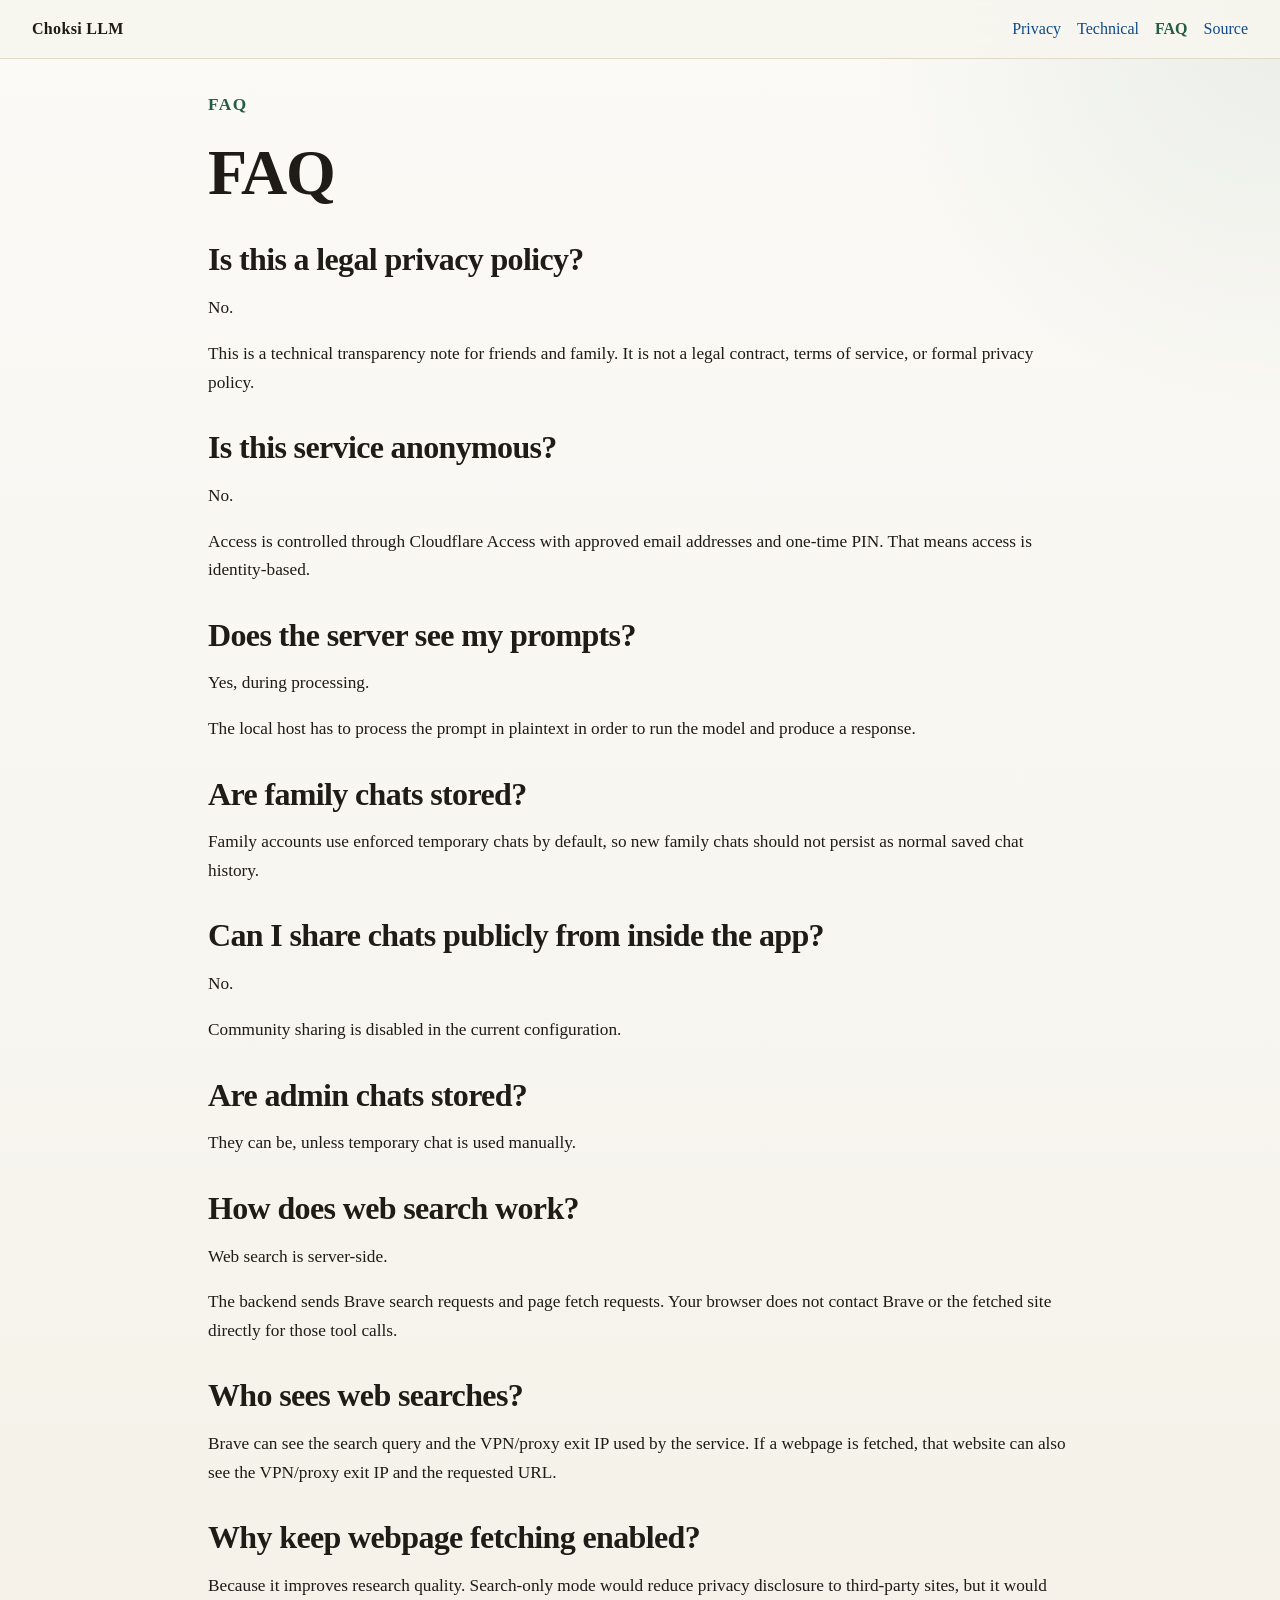
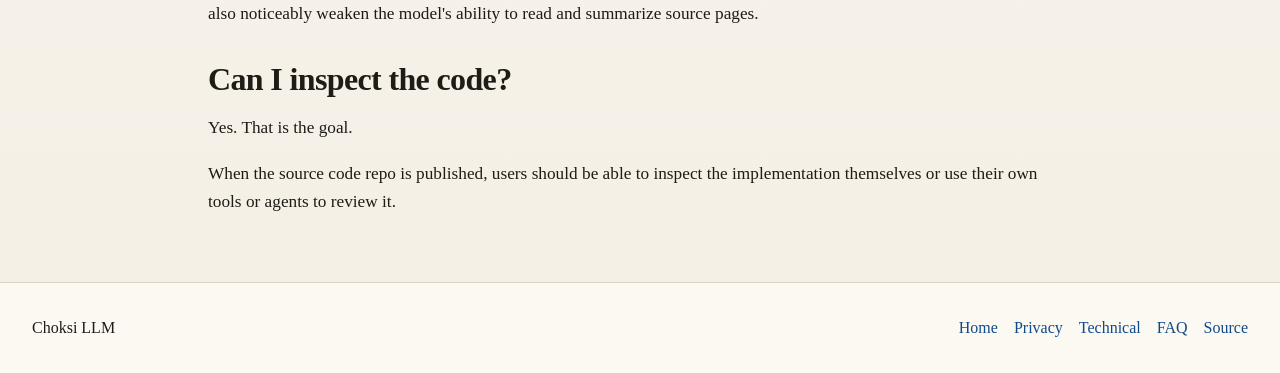
==== public/faq/index.html @ 02778010 "Generate public site from markdown sources" ====
<!-- Generated by scripts/build_site.py. Do not edit public/*.html by hand. -->
<!DOCTYPE html>
<html lang="en">
<head>
  <meta charset="utf-8">
  <meta name="viewport" content="width=device-width, initial-scale=1">
  <title>FAQ | Choksi LLM</title>
  <meta name="description" content="Frequently asked questions about privacy and data handling for the Choksi LLM service.">
  <link rel="stylesheet" href="/assets/site.css">
</head>
<body>
  <header class="site-header">
    <div class="wrap nav">
      <a class="brand" href="/">Choksi LLM</a>
      <nav class="nav-links" aria-label="Primary">
        <a href="/privacy/">Privacy</a>
        <a href="/privacy/technical/">Technical</a>
        <a href="/faq/" aria-current="page">FAQ</a>
        <a href="/source/">Source</a>
      </nav>
    </div>
  </header>

  <main class="section">
    <article class="wrap prose">
      <p class="eyebrow">FAQ</p>
      <h1>FAQ</h1>
      <h2>Is this a legal privacy policy?</h2>
      <p>No.</p>
      <p>This is a technical transparency note for friends and family. It is not a legal contract, terms of service, or formal privacy policy.</p>
      <h2>Is this service anonymous?</h2>
      <p>No.</p>
      <p>Access is controlled through Cloudflare Access with approved email addresses and one-time PIN. That means access is identity-based.</p>
      <h2>Does the server see my prompts?</h2>
      <p>Yes, during processing.</p>
      <p>The local host has to process the prompt in plaintext in order to run the model and produce a response.</p>
      <h2>Are family chats stored?</h2>
      <p>Family accounts use enforced temporary chats by default, so new family chats should not persist as normal saved chat history.</p>
      <h2>Can I share chats publicly from inside the app?</h2>
      <p>No.</p>
      <p>Community sharing is disabled in the current configuration.</p>
      <h2>Are admin chats stored?</h2>
      <p>They can be, unless temporary chat is used manually.</p>
      <h2>How does web search work?</h2>
      <p>Web search is server-side.</p>
      <p>The backend sends Brave search requests and page fetch requests. Your browser does not contact Brave or the fetched site directly for those tool calls.</p>
      <h2>Who sees web searches?</h2>
      <p>Brave can see the search query and the VPN/proxy exit IP used by the service. If a webpage is fetched, that website can also see the VPN/proxy exit IP and the requested URL.</p>
      <h2>Why keep webpage fetching enabled?</h2>
      <p>Because it improves research quality. Search-only mode would reduce privacy disclosure to third-party sites, but it would also noticeably weaken the model&#x27;s ability to read and summarize source pages.</p>
      <h2>Can I inspect the code?</h2>
      <p>Yes. That is the goal.</p>
      <p>When the source code repo is published, users should be able to inspect the implementation themselves or use their own tools or agents to review it.</p>
    </article>
  </main>

  <footer class="site-footer">
    <div class="wrap footer-grid">
      <p>Choksi LLM</p>
      <nav class="footer-links" aria-label="Footer">
        <a href="/">Home</a>
        <a href="/privacy/">Privacy</a>
        <a href="/privacy/technical/">Technical</a>
        <a href="/faq/">FAQ</a>
        <a href="/source/">Source</a>
      </nav>
    </div>
  </footer>
</body>
</html>
---- assets/site.css ----
:root {
  --bg: #f7f5ef;
  --bg-alt: #efe9db;
  --surface: #fffdf8;
  --surface-strong: #f2ecdf;
  --text: #1f1b17;
  --muted: #65584a;
  --line: #d7ccba;
  --accent: #245c46;
  --accent-soft: #dce9e3;
  --link: #0f4a8a;
  --max: 76rem;
  --narrow: 54rem;
  --radius: 18px;
  --shadow: 0 12px 30px rgba(31, 27, 23, 0.08);
}

* {
  box-sizing: border-box;
}

html {
  color-scheme: light;
}

body {
  margin: 0;
  font-family: "Iowan Old Style", "Palatino Linotype", "URW Palladio L", Georgia, serif;
  background:
    radial-gradient(circle at top right, rgba(36, 92, 70, 0.08), transparent 26rem),
    linear-gradient(180deg, #fbfaf6 0%, var(--bg) 55%, #f4efe4 100%);
  color: var(--text);
  line-height: 1.65;
}

a {
  color: var(--link);
  text-decoration-thickness: 0.08em;
  text-underline-offset: 0.15em;
}

a:hover {
  text-decoration-thickness: 0.12em;
}

code {
  font-family: "SFMono-Regular", "SF Mono", Menlo, Consolas, monospace;
  font-size: 0.92em;
  background: rgba(36, 92, 70, 0.08);
  padding: 0.12rem 0.3rem;
  border-radius: 0.35rem;
}

.wrap {
  width: min(calc(100% - 2rem), var(--max));
  margin: 0 auto;
}

.narrow {
  width: min(calc(100% - 2rem), var(--narrow));
}

.site-header {
  position: sticky;
  top: 0;
  z-index: 10;
  backdrop-filter: blur(12px);
  background: rgba(247, 245, 239, 0.9);
  border-bottom: 1px solid rgba(215, 204, 186, 0.7);
}

.nav,
.footer-grid {
  display: flex;
  justify-content: space-between;
  align-items: center;
  gap: 1rem;
  padding: 1rem 0;
}

.brand {
  color: var(--text);
  text-decoration: none;
  font-weight: 700;
  letter-spacing: 0.02em;
}

.nav-links,
.footer-links,
.inline-links {
  display: flex;
  flex-wrap: wrap;
  gap: 1rem;
}

.nav-links a,
.footer-links a,
.inline-links a {
  text-decoration: none;
}

.nav-links a[aria-current="page"] {
  color: var(--accent);
  font-weight: 700;
}

.hero {
  padding: 5rem 0 2rem;
}

.hero-grid,
.cards {
  display: grid;
  gap: 1.5rem;
}

.hero-grid {
  grid-template-columns: 2.4fr 1fr;
  align-items: start;
}

.eyebrow {
  margin: 0 0 0.75rem;
  color: var(--accent);
  font-size: 0.88rem;
  font-weight: 700;
  letter-spacing: 0.09em;
  text-transform: uppercase;
}

h1,
h2,
h3 {
  margin: 0 0 0.8rem;
  line-height: 1.15;
  letter-spacing: -0.02em;
}

h1 {
  font-size: clamp(2.5rem, 5vw, 4.8rem);
  max-width: 12ch;
}

h2 {
  font-size: clamp(1.4rem, 2.5vw, 2rem);
}

h3 {
  font-size: 1.15rem;
}

.lede,
.prose p,
.prose li {
  font-size: 1.08rem;
}

.button-row {
  display: flex;
  flex-wrap: wrap;
  gap: 0.8rem;
  margin-top: 1.5rem;
}

.button {
  display: inline-flex;
  align-items: center;
  justify-content: center;
  min-height: 2.9rem;
  padding: 0.7rem 1rem;
  border: 1px solid var(--line);
  border-radius: 999px;
  background: var(--surface);
  box-shadow: var(--shadow);
  color: var(--text);
  text-decoration: none;
}

.button.primary {
  background: var(--accent);
  border-color: var(--accent);
  color: #f8f6f0;
}

.panel,
.card,
.callout {
  border: 1px solid var(--line);
  border-radius: var(--radius);
  background: var(--surface);
  box-shadow: var(--shadow);
}

.panel {
  padding: 1.25rem;
}

.section {
  padding: 2rem 0 3rem;
}

.section-muted {
  background: linear-gradient(180deg, transparent 0%, rgba(239, 233, 219, 0.6) 100%);
}

.cards {
  grid-template-columns: repeat(3, minmax(0, 1fr));
}

.card {
  padding: 1.4rem;
}

.checklist,
.prose ul,
.prose ol {
  padding-left: 1.2rem;
}

.prose {
  width: min(calc(100% - 2rem), var(--narrow));
}

.prose > * + * {
  margin-top: 1rem;
}

.prose h2,
.prose h3 {
  margin-top: 2rem;
}

.meta {
  color: var(--muted);
}

.callout {
  padding: 1.3rem;
  background: linear-gradient(180deg, var(--surface) 0%, var(--surface-strong) 100%);
}

.site-footer {
  border-top: 1px solid rgba(215, 204, 186, 0.85);
  background: rgba(255, 253, 248, 0.75);
}

@media (max-width: 860px) {
  .hero-grid,
  .cards {
    grid-template-columns: 1fr;
  }

  .nav,
  .footer-grid {
    align-items: flex-start;
    flex-direction: column;
  }

  h1 {
    max-width: none;
  }
}
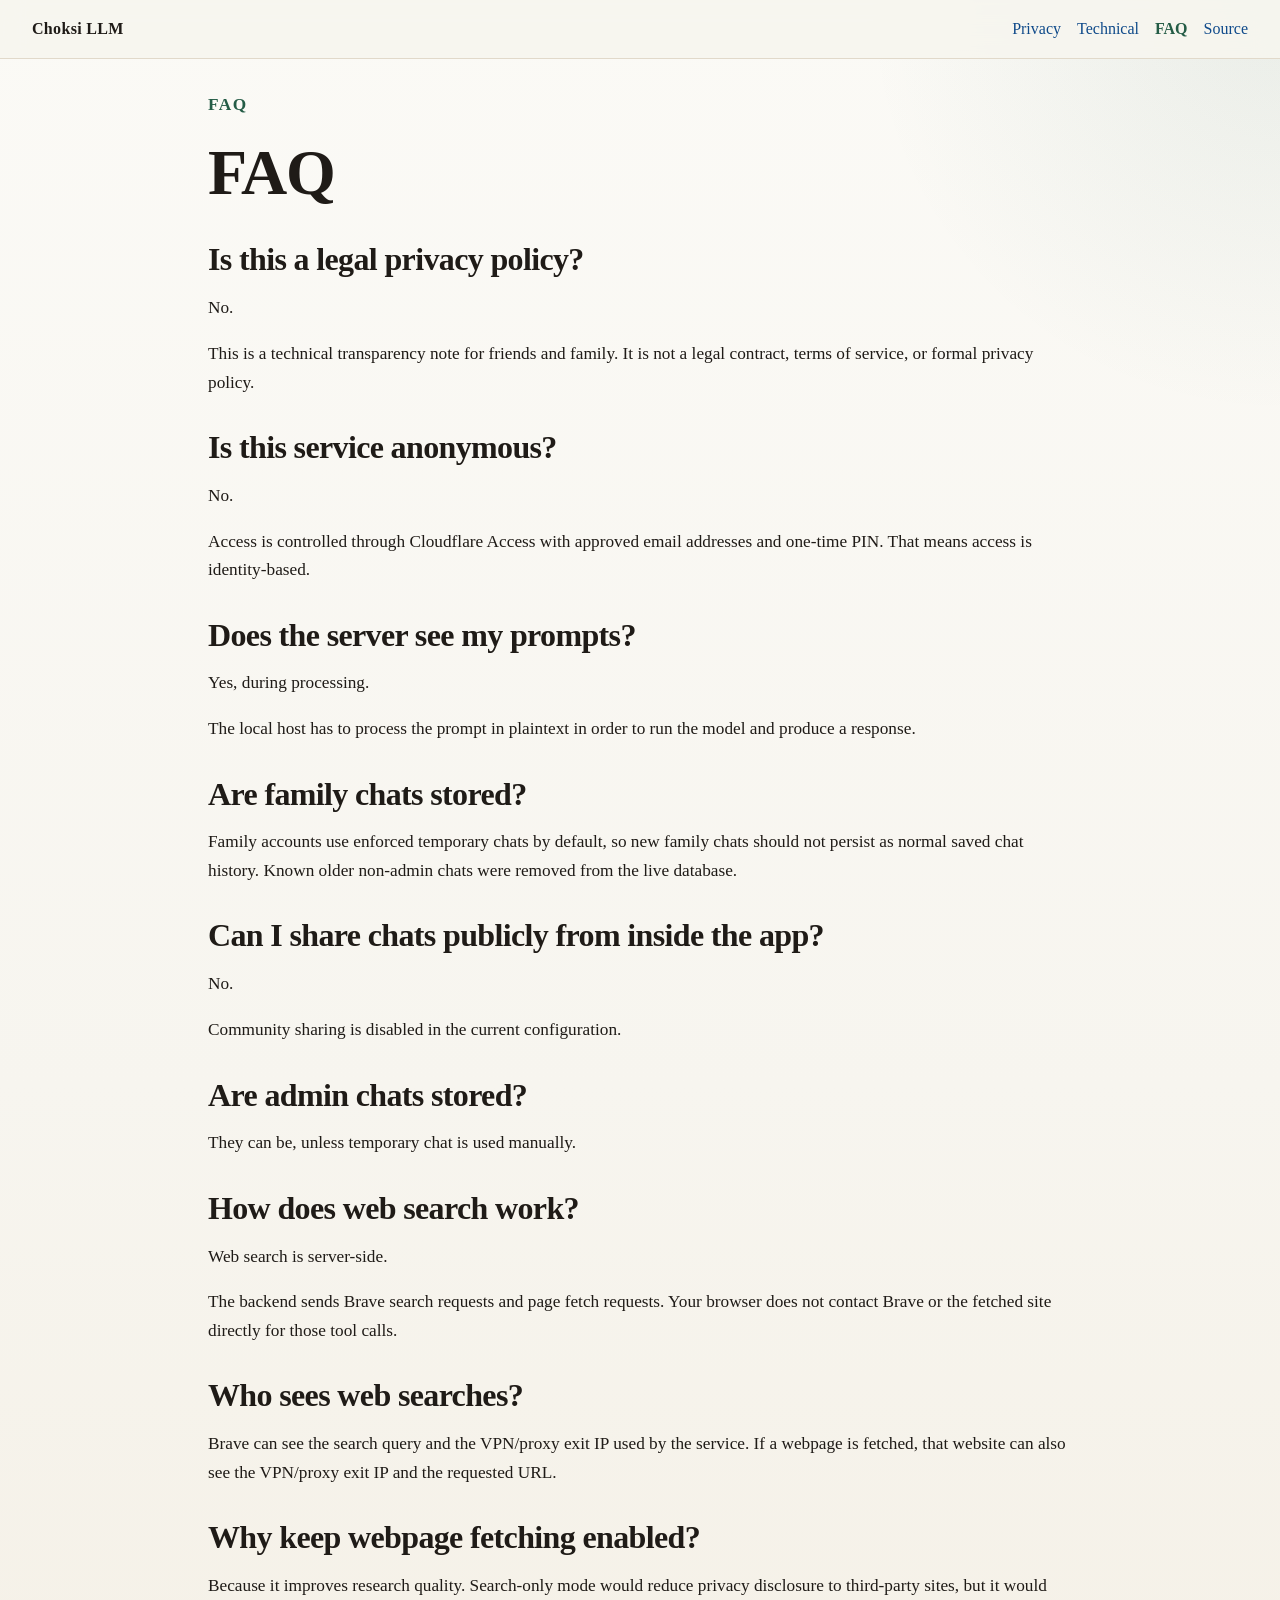
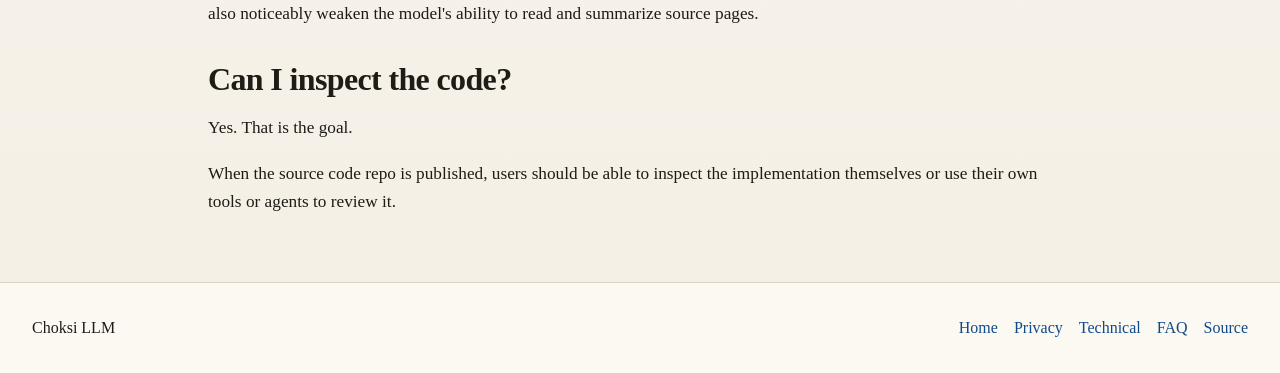
==== commit c81ad6a1: "Document residual user-data cleanup" ====
--- a/public/faq/index.html
+++ b/public/faq/index.html
@@ -35,7 +35,7 @@
       <p>Yes, during processing.</p>
       <p>The local host has to process the prompt in plaintext in order to run the model and produce a response.</p>
       <h2>Are family chats stored?</h2>
-      <p>Family accounts use enforced temporary chats by default, so new family chats should not persist as normal saved chat history.</p>
+      <p>Family accounts use enforced temporary chats by default, so new family chats should not persist as normal saved chat history. Known older non-admin chats were removed from the live database.</p>
       <h2>Can I share chats publicly from inside the app?</h2>
       <p>No.</p>
       <p>Community sharing is disabled in the current configuration.</p>
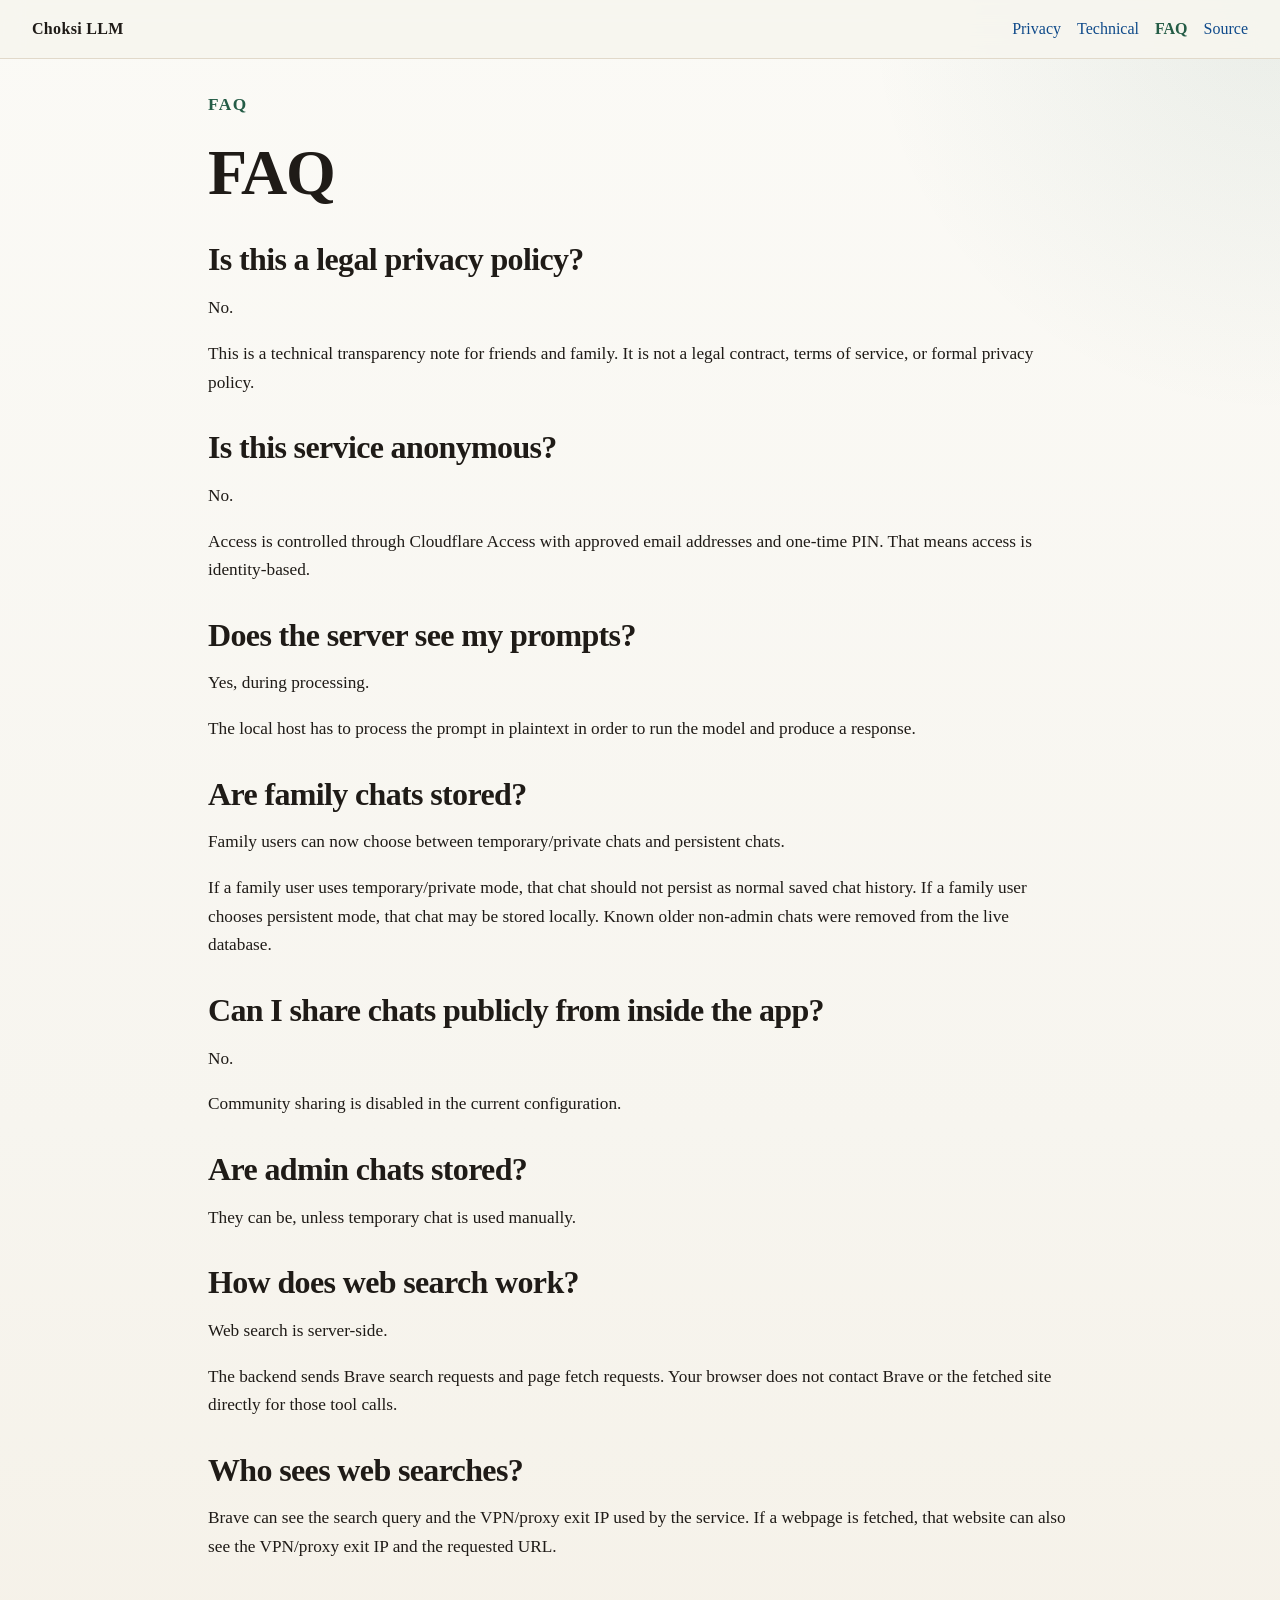
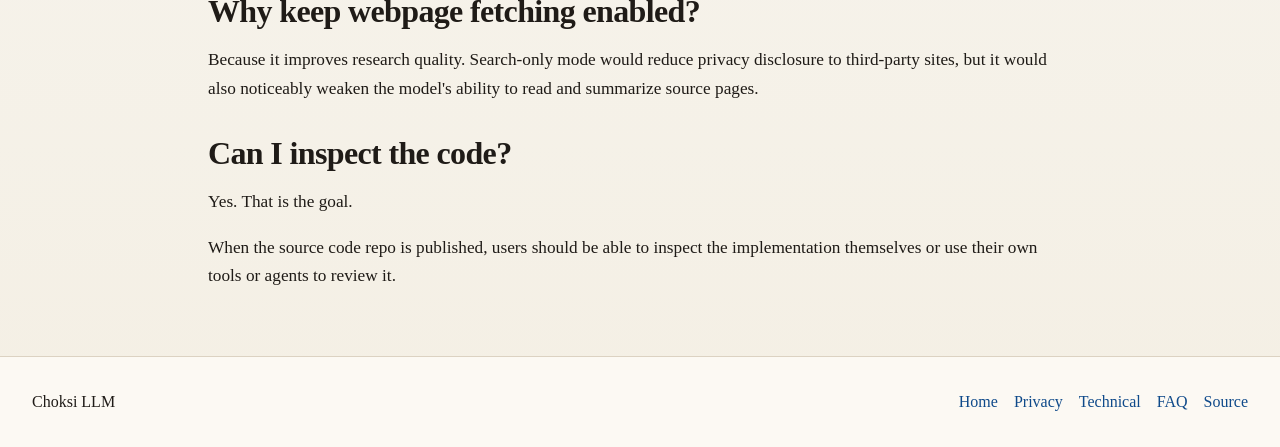
==== commit b44ad3d5: "Add private vs persistent chat choice" ====
--- a/public/faq/index.html
+++ b/public/faq/index.html
@@ -35,7 +35,8 @@
       <p>Yes, during processing.</p>
       <p>The local host has to process the prompt in plaintext in order to run the model and produce a response.</p>
       <h2>Are family chats stored?</h2>
-      <p>Family accounts use enforced temporary chats by default, so new family chats should not persist as normal saved chat history. Known older non-admin chats were removed from the live database.</p>
+      <p>Family users can now choose between temporary/private chats and persistent chats.</p>
+      <p>If a family user uses temporary/private mode, that chat should not persist as normal saved chat history. If a family user chooses persistent mode, that chat may be stored locally. Known older non-admin chats were removed from the live database.</p>
       <h2>Can I share chats publicly from inside the app?</h2>
       <p>No.</p>
       <p>Community sharing is disabled in the current configuration.</p>
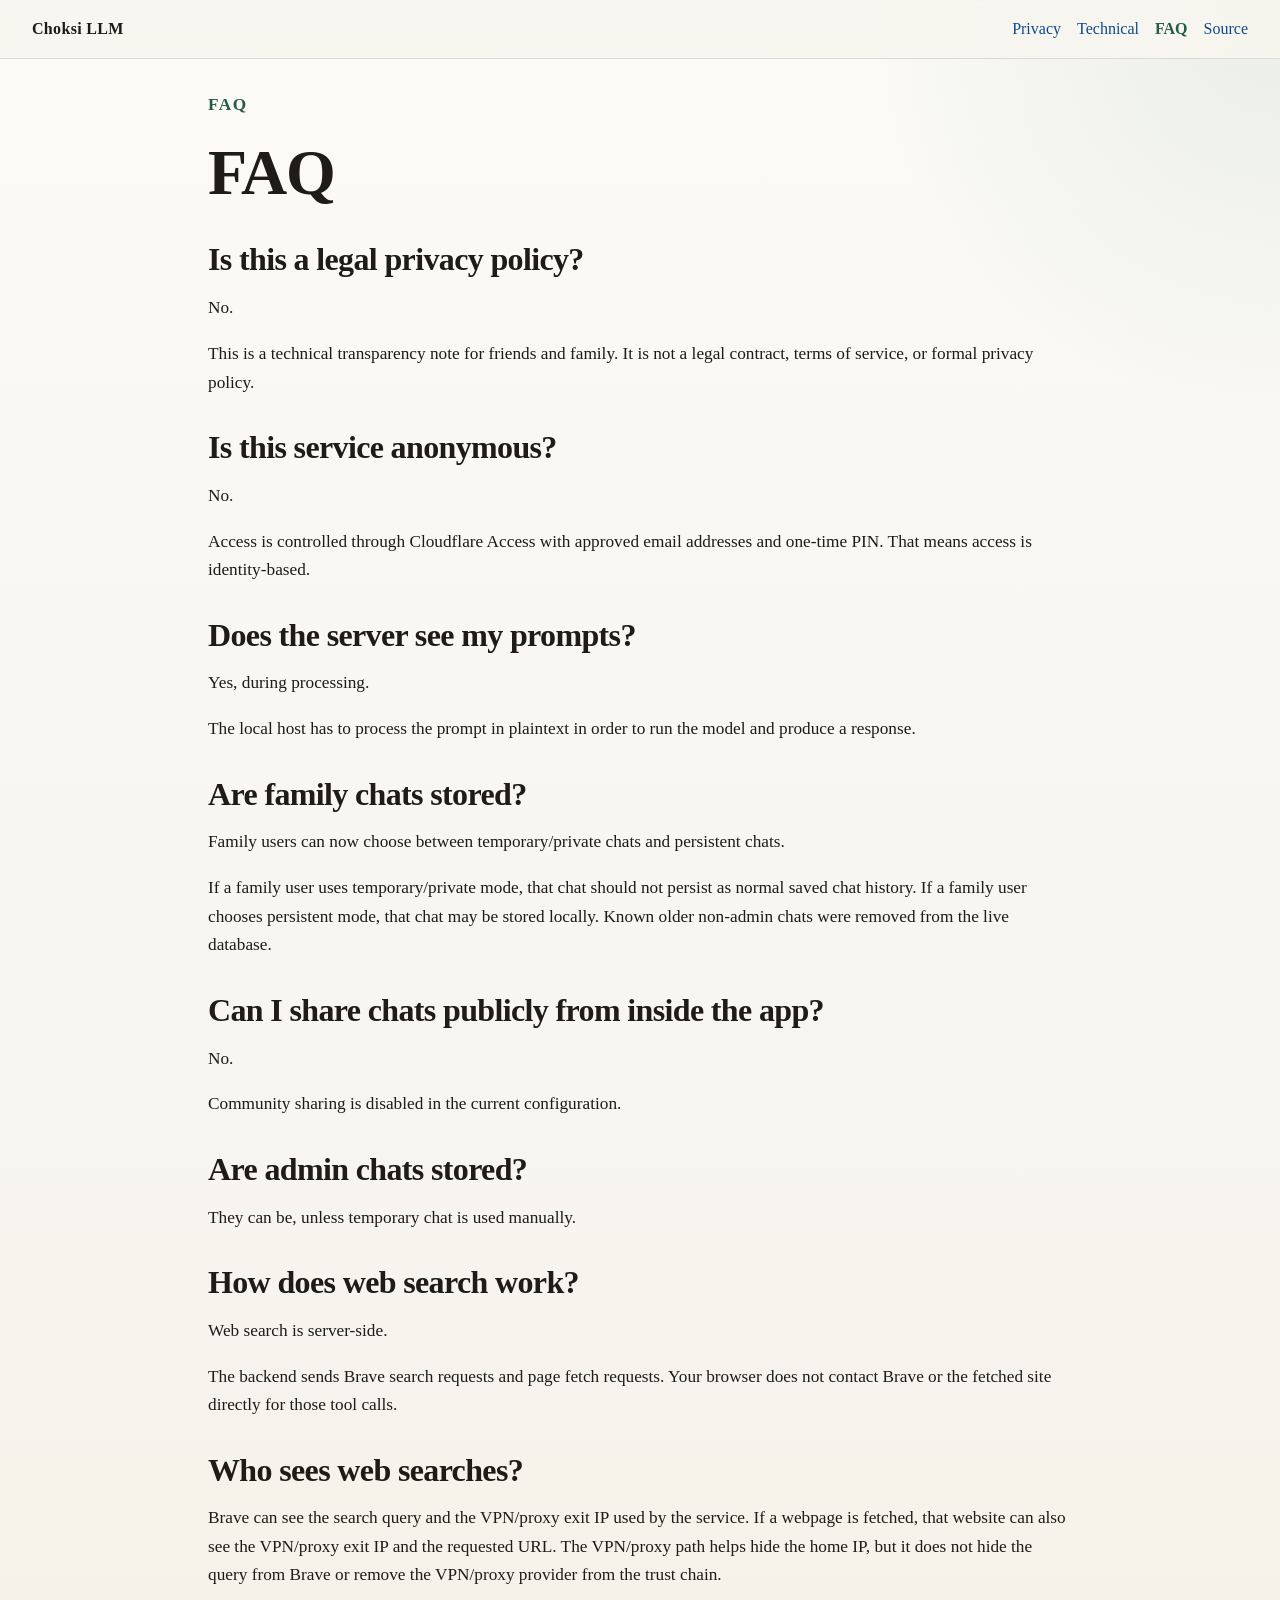
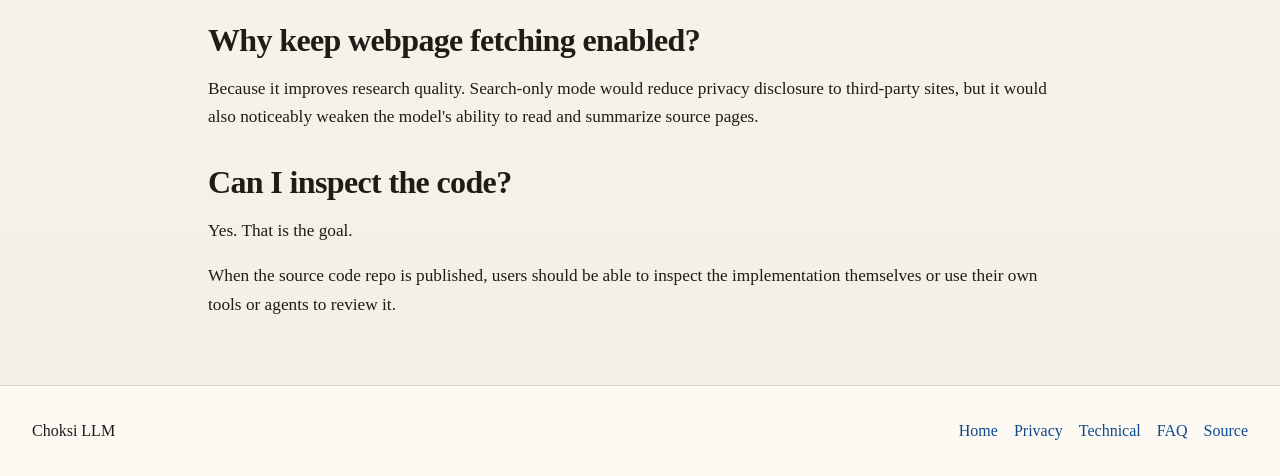
==== commit 9835d308: "Clarify VPN-backed search privacy wording" ====
--- a/public/faq/index.html
+++ b/public/faq/index.html
@@ -46,7 +46,7 @@
       <p>Web search is server-side.</p>
       <p>The backend sends Brave search requests and page fetch requests. Your browser does not contact Brave or the fetched site directly for those tool calls.</p>
       <h2>Who sees web searches?</h2>
-      <p>Brave can see the search query and the VPN/proxy exit IP used by the service. If a webpage is fetched, that website can also see the VPN/proxy exit IP and the requested URL.</p>
+      <p>Brave can see the search query and the VPN/proxy exit IP used by the service. If a webpage is fetched, that website can also see the VPN/proxy exit IP and the requested URL. The VPN/proxy path helps hide the home IP, but it does not hide the query from Brave or remove the VPN/proxy provider from the trust chain.</p>
       <h2>Why keep webpage fetching enabled?</h2>
       <p>Because it improves research quality. Search-only mode would reduce privacy disclosure to third-party sites, but it would also noticeably weaken the model&#x27;s ability to read and summarize source pages.</p>
       <h2>Can I inspect the code?</h2>
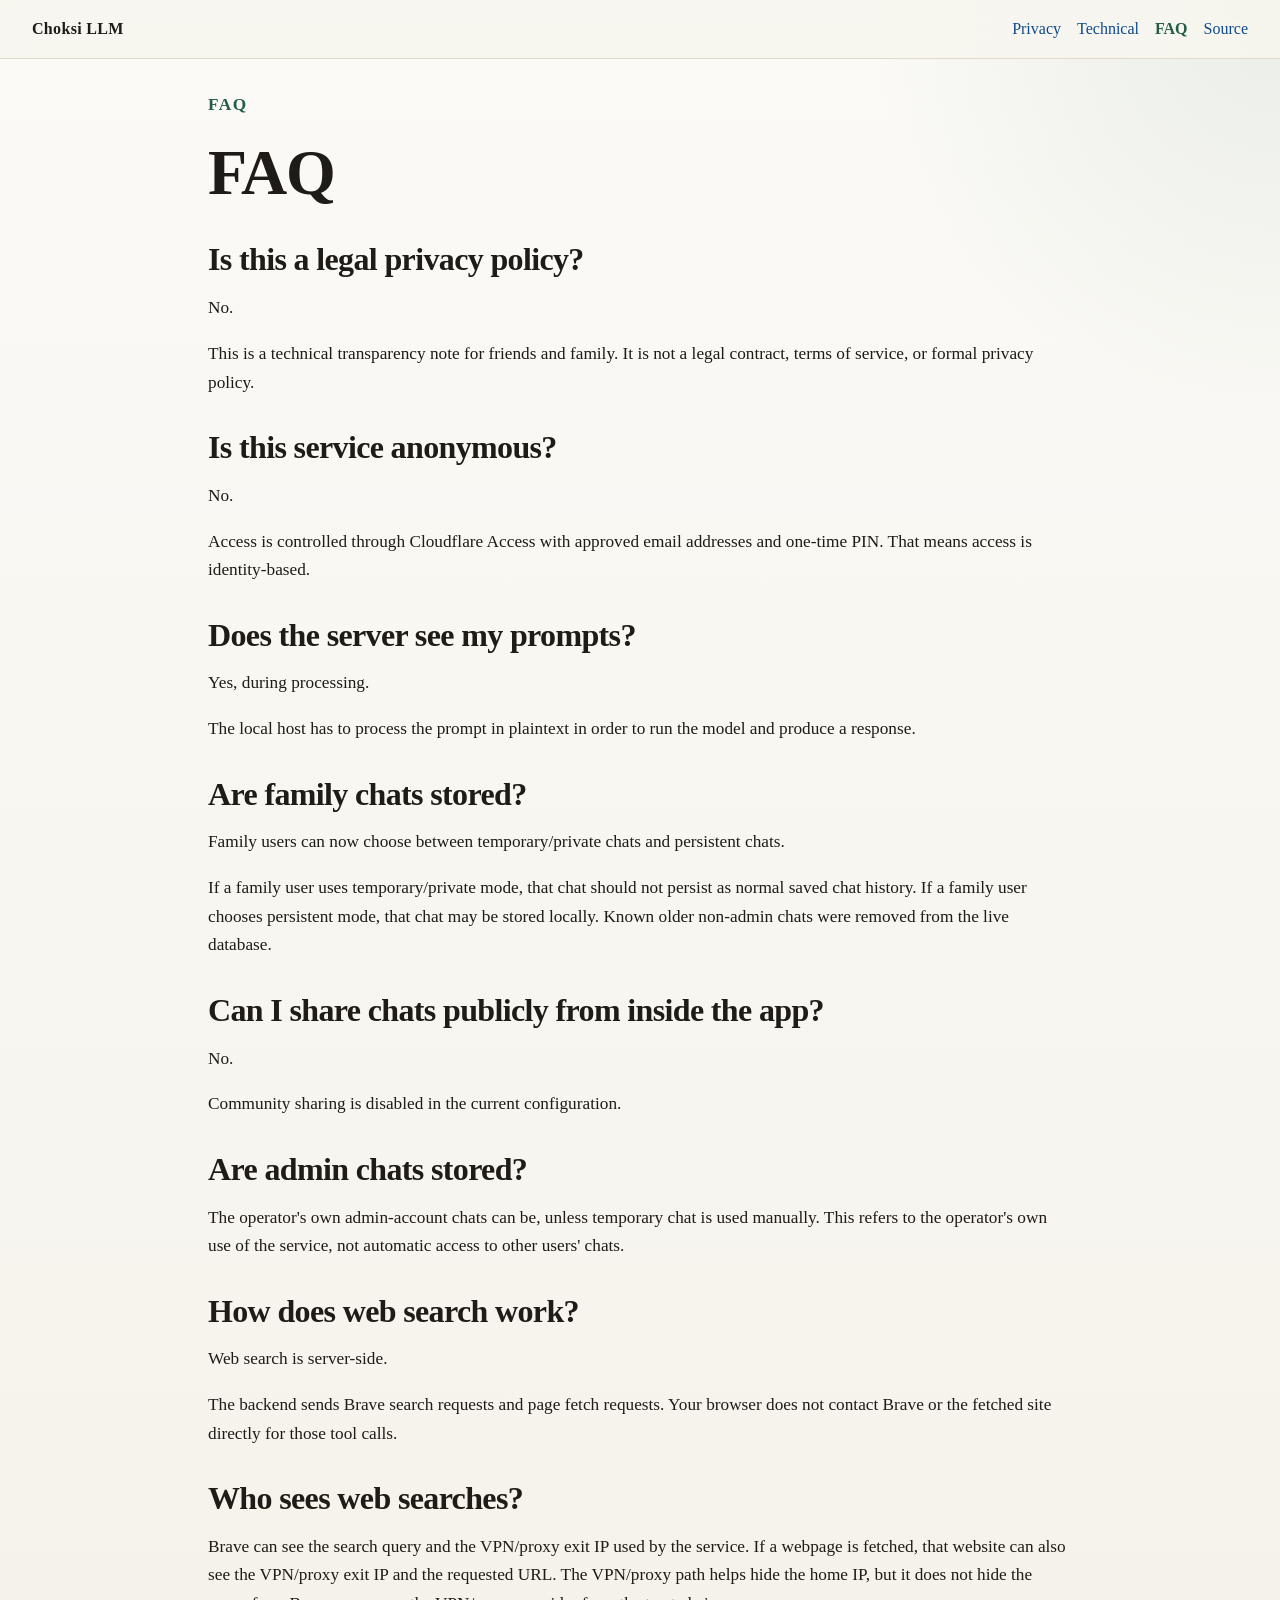
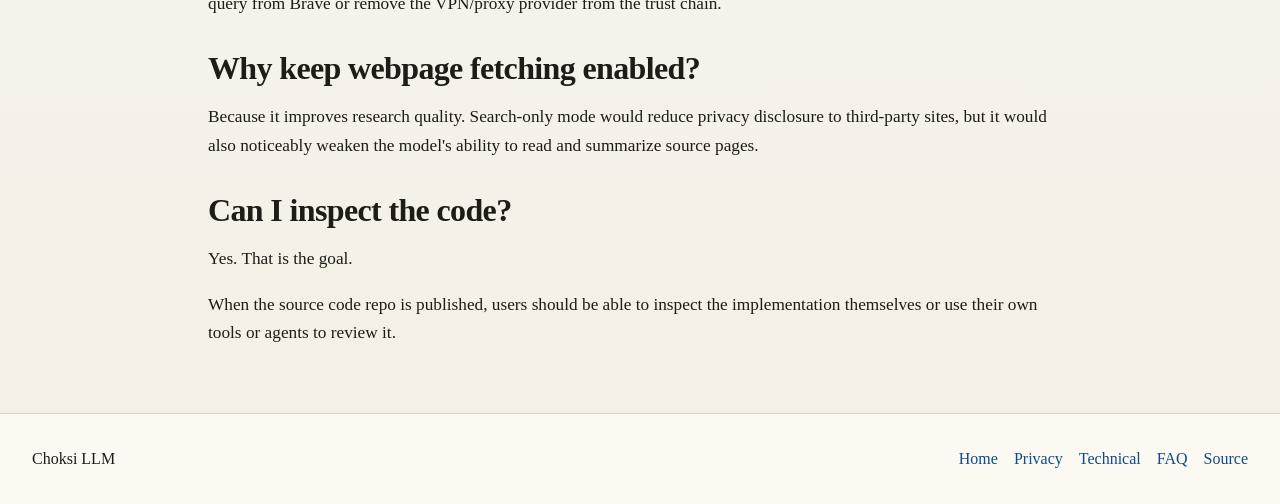
==== commit 19a6a83d: "Clarify operator admin-chat wording" ====
--- a/public/faq/index.html
+++ b/public/faq/index.html
@@ -41,7 +41,7 @@
       <p>No.</p>
       <p>Community sharing is disabled in the current configuration.</p>
       <h2>Are admin chats stored?</h2>
-      <p>They can be, unless temporary chat is used manually.</p>
+      <p>The operator&#x27;s own admin-account chats can be, unless temporary chat is used manually. This refers to the operator&#x27;s own use of the service, not automatic access to other users&#x27; chats.</p>
       <h2>How does web search work?</h2>
       <p>Web search is server-side.</p>
       <p>The backend sends Brave search requests and page fetch requests. Your browser does not contact Brave or the fetched site directly for those tool calls.</p>
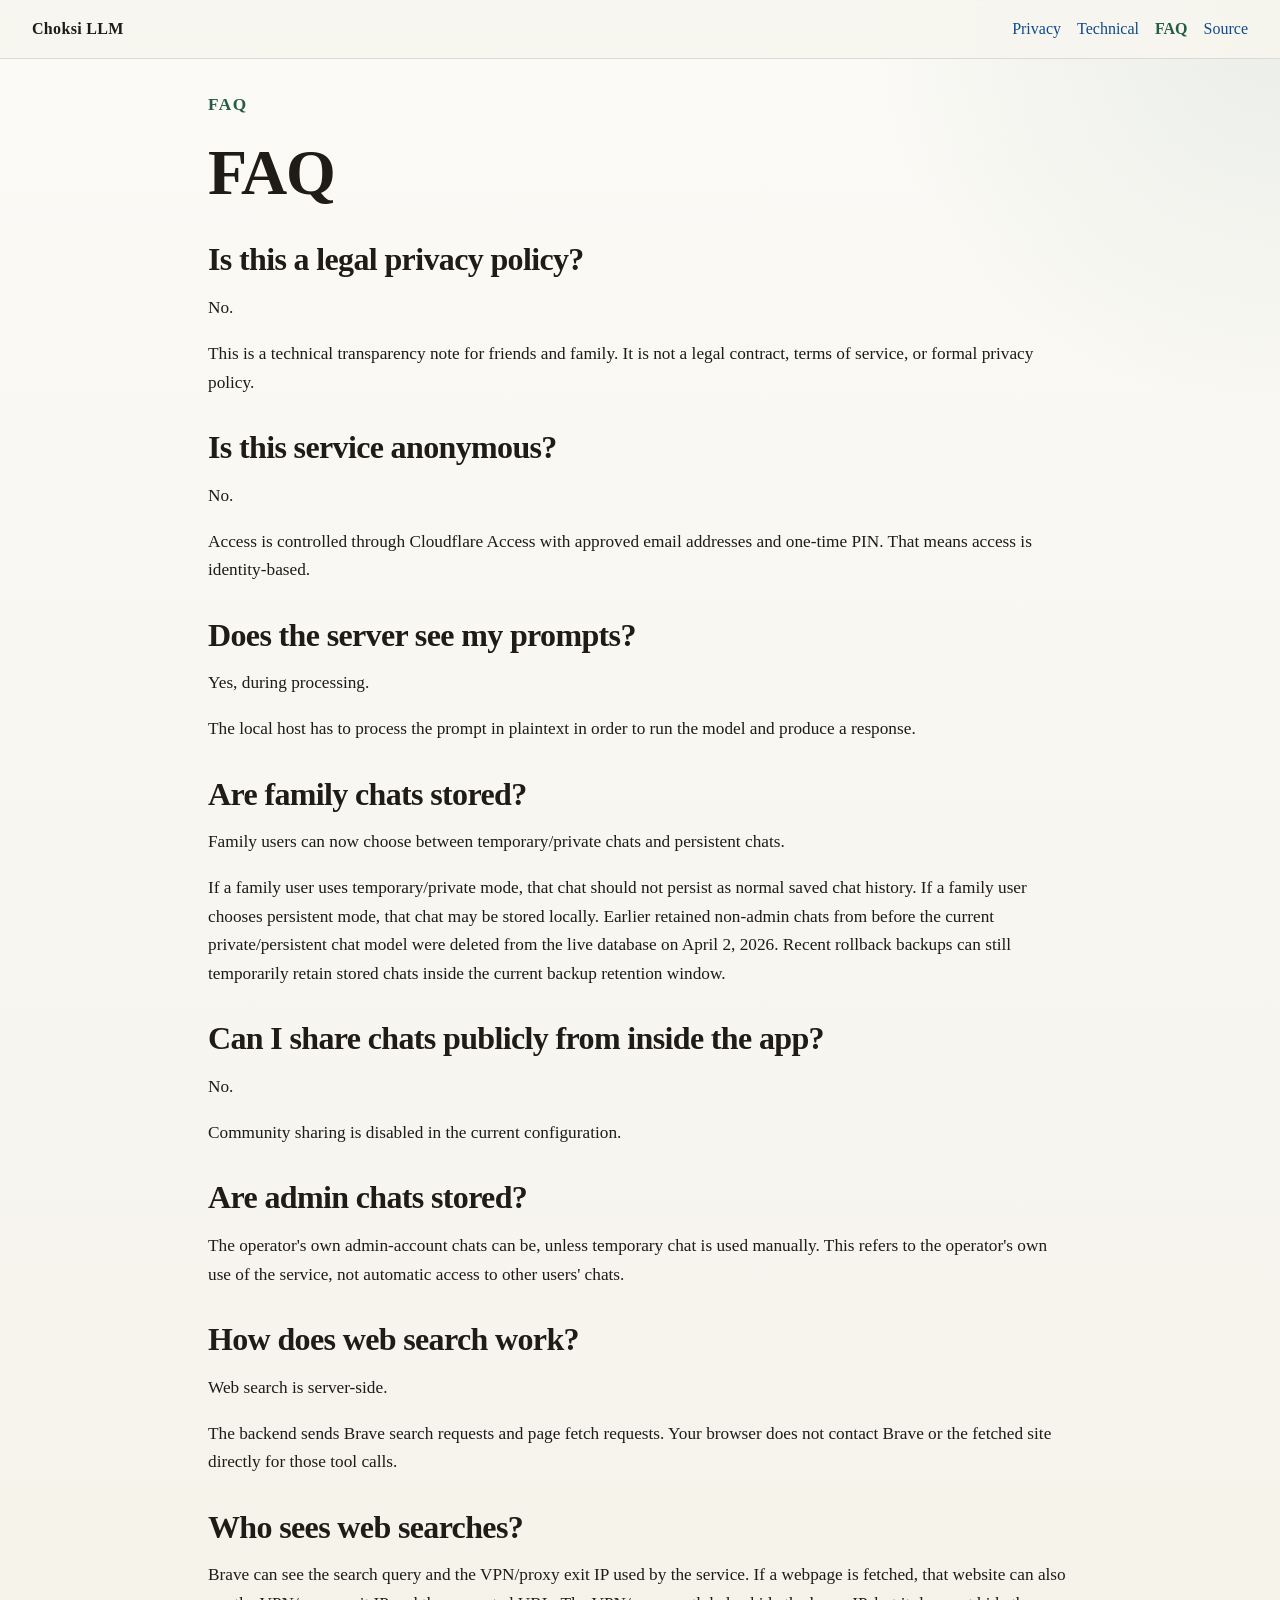
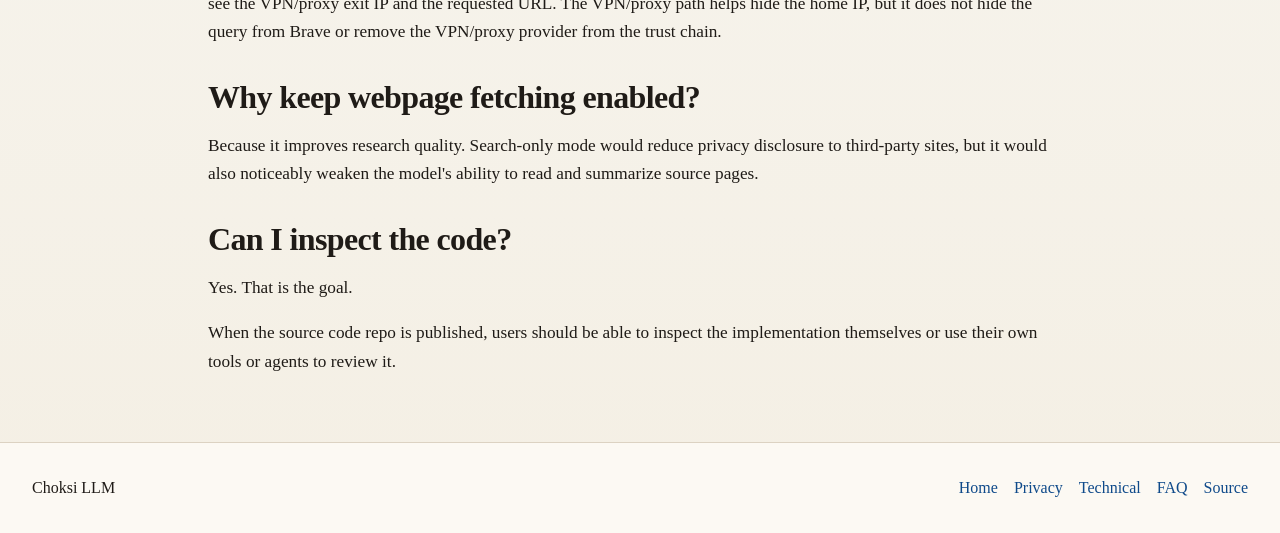
==== commit 790d9b60: "Tighten privacy retention wording" ====
--- a/public/faq/index.html
+++ b/public/faq/index.html
@@ -6,6 +6,8 @@
   <meta name="viewport" content="width=device-width, initial-scale=1">
   <title>FAQ | Choksi LLM</title>
   <meta name="description" content="Frequently asked questions about privacy and data handling for the Choksi LLM service.">
+  <meta name="robots" content="noindex, nofollow, noarchive">
+  <meta name="googlebot" content="noindex, nofollow, noarchive">
   <link rel="stylesheet" href="/assets/site.css">
 </head>
 <body>
@@ -36,7 +38,7 @@
       <p>The local host has to process the prompt in plaintext in order to run the model and produce a response.</p>
       <h2>Are family chats stored?</h2>
       <p>Family users can now choose between temporary/private chats and persistent chats.</p>
-      <p>If a family user uses temporary/private mode, that chat should not persist as normal saved chat history. If a family user chooses persistent mode, that chat may be stored locally. Known older non-admin chats were removed from the live database.</p>
+      <p>If a family user uses temporary/private mode, that chat should not persist as normal saved chat history. If a family user chooses persistent mode, that chat may be stored locally. Earlier retained non-admin chats from before the current private/persistent chat model were deleted from the live database on April 2, 2026. Recent rollback backups can still temporarily retain stored chats inside the current backup retention window.</p>
       <h2>Can I share chats publicly from inside the app?</h2>
       <p>No.</p>
       <p>Community sharing is disabled in the current configuration.</p>
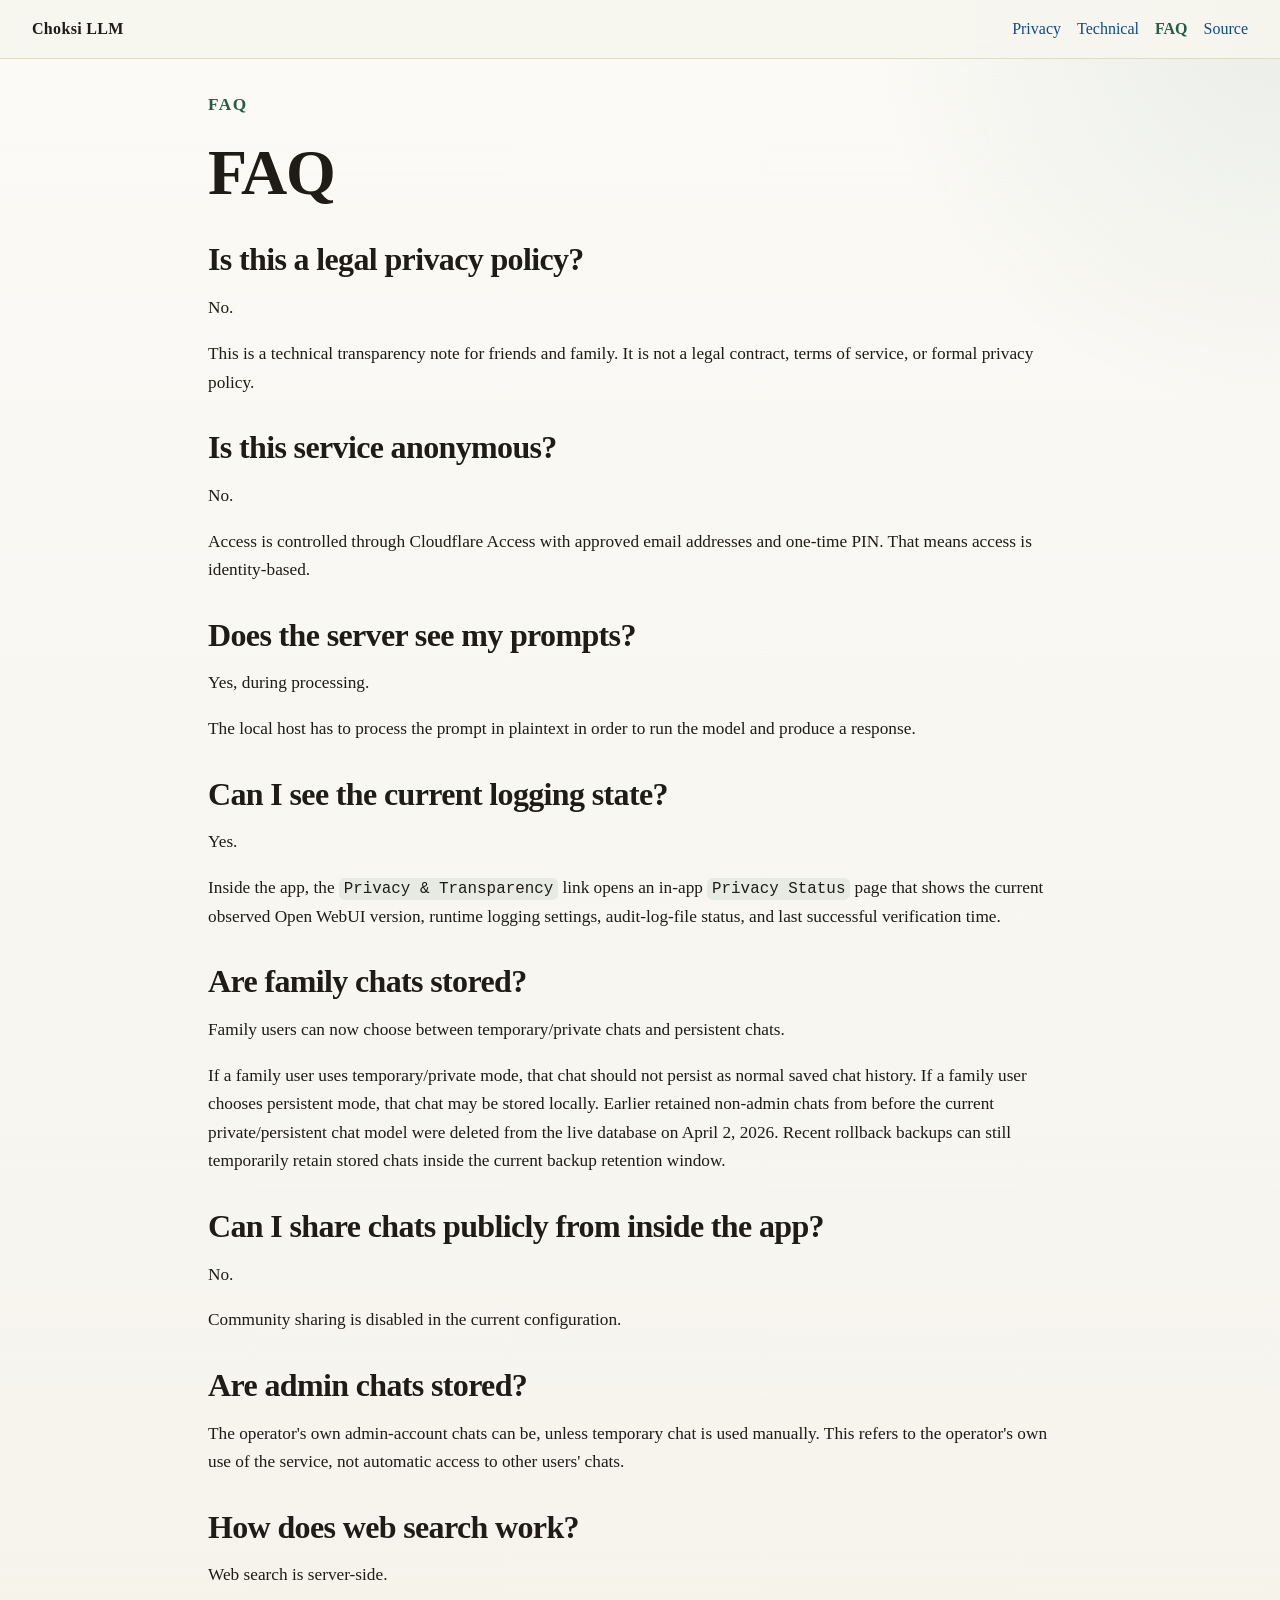
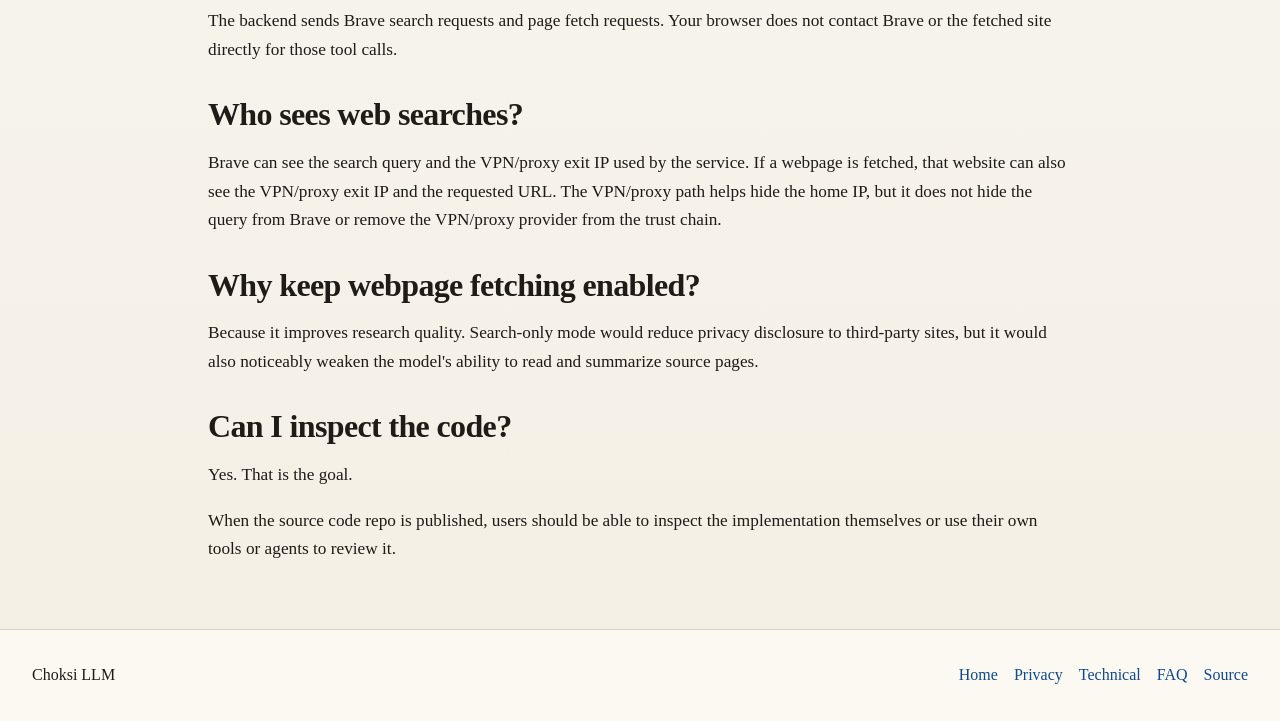
==== commit ebe19b1d: "Add live privacy status docs" ====
--- a/public/faq/index.html
+++ b/public/faq/index.html
@@ -36,6 +36,9 @@
       <h2>Does the server see my prompts?</h2>
       <p>Yes, during processing.</p>
       <p>The local host has to process the prompt in plaintext in order to run the model and produce a response.</p>
+      <h2>Can I see the current logging state?</h2>
+      <p>Yes.</p>
+      <p>Inside the app, the <code>Privacy &amp; Transparency</code> link opens an in-app <code>Privacy Status</code> page that shows the current observed Open WebUI version, runtime logging settings, audit-log-file status, and last successful verification time.</p>
       <h2>Are family chats stored?</h2>
       <p>Family users can now choose between temporary/private chats and persistent chats.</p>
       <p>If a family user uses temporary/private mode, that chat should not persist as normal saved chat history. If a family user chooses persistent mode, that chat may be stored locally. Earlier retained non-admin chats from before the current private/persistent chat model were deleted from the live database on April 2, 2026. Recent rollback backups can still temporarily retain stored chats inside the current backup retention window.</p>
